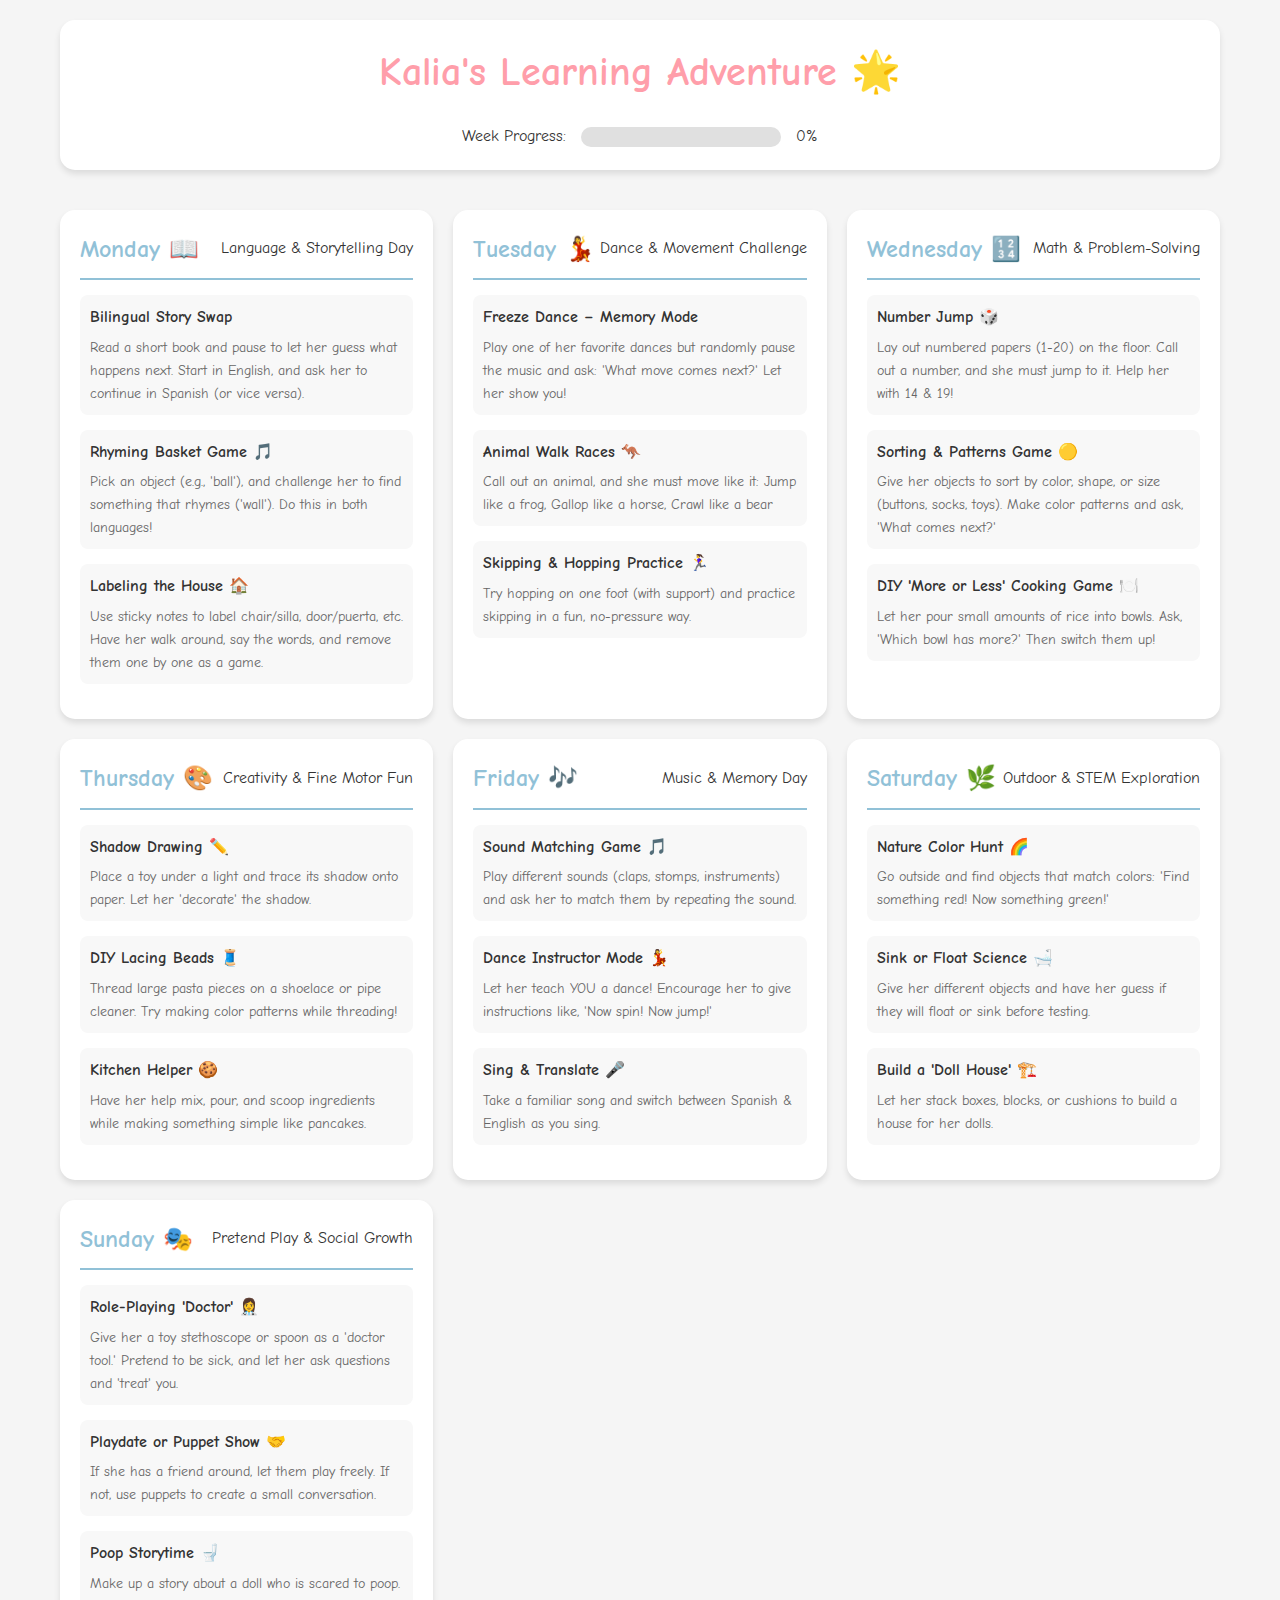
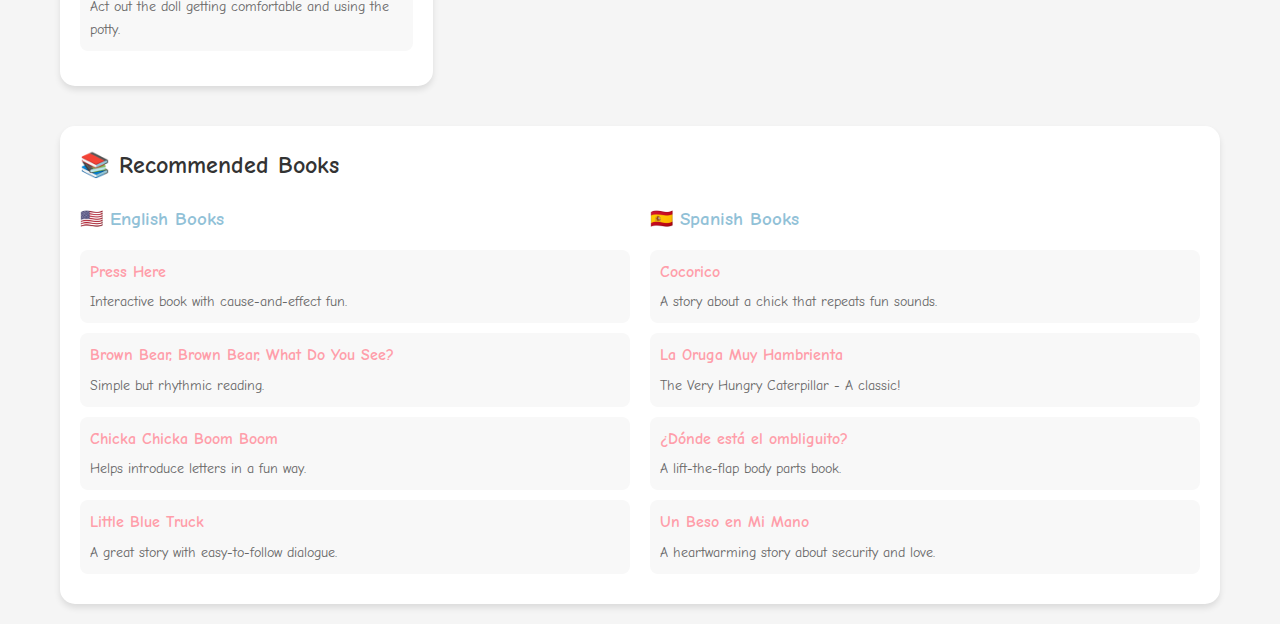
==== index.html @ 4a5751e3 "init" ====
<!DOCTYPE html>
<html lang="en">
<head>
    <meta charset="UTF-8">
    <meta name="viewport" content="width=device-width, initial-scale=1.0">
    <title>Kalia's Learning Adventure 🌟</title>
    <link href="https://fonts.googleapis.com/css2?family=Comic+Neue:wght@400;700&display=swap" rel="stylesheet">
    <link rel="stylesheet" href="styles.css">
</head>
<body>
    <div class="container">
        <header>
            <h1>Kalia's Learning Adventure 🌟</h1>
            <div class="progress-container">
                <div class="progress-text">Week Progress:</div>
                <div class="progress-bar">
                    <div class="progress" id="weekProgress"></div>
                </div>
                <div class="progress-percentage" id="progressPercentage">0%</div>
            </div>
        </header>

        <main>
            <div class="days-container" id="daysContainer">
                <!-- Days will be populated by JavaScript -->
            </div>
        </main>

        <section class="books-section">
            <h2>📚 Recommended Books</h2>
            <div class="books-container">
                <div class="book-list">
                    <h3>🇺🇸 English Books</h3>
                    <ul id="englishBooks"></ul>
                </div>
                <div class="book-list">
                    <h3>🇪🇸 Spanish Books</h3>
                    <ul id="spanishBooks"></ul>
                </div>
            </div>
        </section>
    </div>
    <script src="script.js"></script>
</body>
</html>
---- styles.css ----
:root {
    --primary-color: #FF9EAA;
    --secondary-color: #91C1D7;
    --accent-color: #FFB347;
    --background-color: #F5F5F5;
    --text-color: #333;
    --completed-color: #7BC043;
}

* {
    margin: 0;
    padding: 0;
    box-sizing: border-box;
}

body {
    font-family: 'Comic Neue', cursive;
    background-color: var(--background-color);
    color: var(--text-color);
    line-height: 1.6;
}

.container {
    max-width: 1200px;
    margin: 0 auto;
    padding: 20px;
}

header {
    text-align: center;
    margin-bottom: 40px;
    background-color: white;
    padding: 20px;
    border-radius: 15px;
    box-shadow: 0 4px 6px rgba(0, 0, 0, 0.1);
}

h1 {
    color: var(--primary-color);
    font-size: 2.5em;
    margin-bottom: 20px;
}

.progress-container {
    display: flex;
    align-items: center;
    justify-content: center;
    gap: 15px;
}

.progress-bar {
    width: 200px;
    height: 20px;
    background-color: #e0e0e0;
    border-radius: 10px;
    overflow: hidden;
}

.progress {
    width: 0%;
    height: 100%;
    background-color: var(--completed-color);
    transition: width 0.3s ease;
}

.days-container {
    display: grid;
    grid-template-columns: repeat(auto-fit, minmax(300px, 1fr));
    gap: 20px;
    margin-bottom: 40px;
}

.day-card {
    background-color: white;
    border-radius: 15px;
    padding: 20px;
    box-shadow: 0 4px 6px rgba(0, 0, 0, 0.1);
    transition: transform 0.2s ease;
}

.day-card:hover {
    transform: translateY(-5px);
}

.day-header {
    display: flex;
    align-items: center;
    justify-content: space-between;
    margin-bottom: 15px;
    padding-bottom: 10px;
    border-bottom: 2px solid var(--secondary-color);
}

.day-name {
    font-size: 1.5em;
    color: var(--secondary-color);
}

.activity-list {
    list-style: none;
}

.activity-item {
    margin-bottom: 15px;
    padding: 10px;
    border-radius: 8px;
    background-color: #f8f8f8;
    cursor: pointer;
    transition: background-color 0.2s ease;
}

.activity-item:hover {
    background-color: #f0f0f0;
}

.activity-item.completed {
    background-color: #e8f5e9;
    text-decoration: line-through;
    opacity: 0.8;
}

.activity-title {
    font-weight: bold;
    margin-bottom: 5px;
}

.activity-description {
    font-size: 0.9em;
    color: #666;
}

.books-section {
    background-color: white;
    border-radius: 15px;
    padding: 20px;
    box-shadow: 0 4px 6px rgba(0, 0, 0, 0.1);
}

.books-container {
    display: grid;
    grid-template-columns: repeat(auto-fit, minmax(250px, 1fr));
    gap: 20px;
    margin-top: 20px;
}

.book-list h3 {
    color: var(--secondary-color);
    margin-bottom: 15px;
}

.book-list ul {
    list-style: none;
}

.book-list li {
    margin-bottom: 10px;
    padding: 10px;
    background-color: #f8f8f8;
    border-radius: 8px;
}

.book-title {
    font-weight: bold;
    color: var(--primary-color);
}

.book-description {
    font-size: 0.9em;
    color: #666;
    margin-top: 5px;
}

@media (max-width: 768px) {
    .container {
        padding: 10px;
    }

    h1 {
        font-size: 2em;
    }

    .days-container {
        grid-template-columns: 1fr;
    }
}
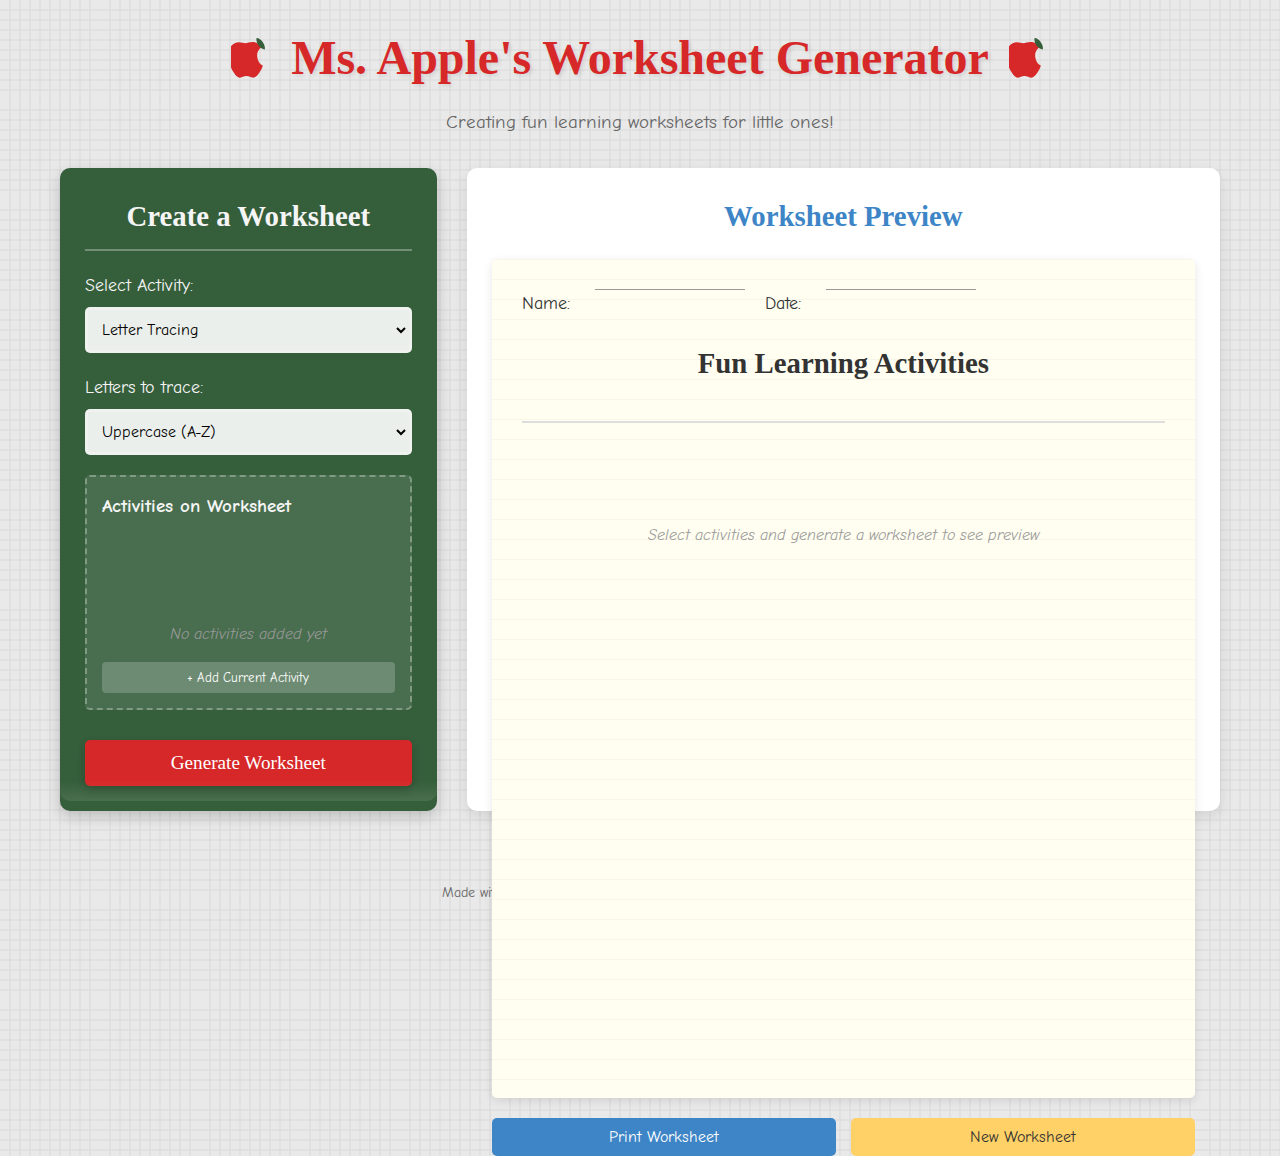
==== commit 00662499: "- old site is in pages/Recommendations/ - worksheet generator v1" ====
--- a/index.html
+++ b/index.html
@@ -3,43 +3,84 @@
 <head>
     <meta charset="UTF-8">
     <meta name="viewport" content="width=device-width, initial-scale=1.0">
-    <title>Kalia's Learning Adventure 🌟</title>
-    <link href="https://fonts.googleapis.com/css2?family=Comic+Neue:wght@400;700&display=swap" rel="stylesheet">
+    <title>Ms. Apple's Worksheet Generator</title>
     <link rel="stylesheet" href="styles.css">
+    <link rel="preconnect" href="https://fonts.googleapis.com">
+    <link rel="preconnect" href="https://fonts.gstatic.com" crossorigin>
+    <link href="https://fonts.googleapis.com/css2?family=Comic+Neue:wght@400;700&family=Schoolbell&display=swap" rel="stylesheet">
 </head>
 <body>
-    <div class="container">
+    <div class="classroom">
         <header>
-            <h1>Kalia's Learning Adventure 🌟</h1>
-            <div class="progress-container">
-                <div class="progress-text">Week Progress:</div>
-                <div class="progress-bar">
-                    <div class="progress" id="weekProgress"></div>
-                </div>
-                <div class="progress-percentage" id="progressPercentage">0%</div>
+            <div class="header-banner">
+                <img src="images/apple.svg" alt="Apple" class="apple-icon">
+                <h1>Ms. Apple's Worksheet Generator</h1>
+                <img src="images/apple.svg" alt="Apple" class="apple-icon">
             </div>
+            <p class="tagline">Creating fun learning worksheets for little ones!</p>
         </header>
 
         <main>
-            <div class="days-container" id="daysContainer">
-                <!-- Days will be populated by JavaScript -->
+            <div class="control-panel">
+                <h2>Create a Worksheet</h2>
+                <div class="form-group">
+                    <label for="activity-type">Select Activity:</label>
+                    <select id="activity-type">
+                        <option value="letter-tracing">Letter Tracing</option>
+                        <option value="number-tracing">Number Tracing</option>
+                        <option value="letter-emoji-matching">Match Letter to Emoji</option>
+                    </select>
+                </div>
+
+                <!-- Dynamic options based on selected activity -->
+                <div id="activity-options">
+                    <!-- Options will be inserted here based on selection -->
+                </div>
+
+                <!-- Activity Manager -->
+                <div class="activity-manager">
+                    <h3>Activities on Worksheet</h3>
+                    <div id="activity-list" class="activity-list">
+                        <!-- Activities will be listed here -->
+                        <div class="placeholder-message" id="activity-placeholder">
+                            No activities added yet
+                        </div>
+                    </div>
+                    <button id="add-activity-btn" class="add-activity-btn">+ Add Current Activity</button>
+                </div>
+
+                <button id="generate-btn" class="generate-button">Generate Worksheet</button>
+            </div>
+
+            <div class="preview-container">
+                <h2>Worksheet Preview</h2>
+                <div id="worksheet-preview" class="worksheet">
+                    <div class="worksheet-header">
+                        <div class="student-info">
+                            <label>Name: </label><span class="line"></span>
+                            <label>Date: </label><span class="line"></span>
+                        </div>
+                        <h2 id="worksheet-title">Fun Learning Activities</h2>
+                    </div>
+                    <div id="worksheet-content">
+                        <!-- Worksheet content will be generated here -->
+                        <div class="placeholder-message">
+                            Select activities and generate a worksheet to see preview
+                        </div>
+                    </div>
+                </div>
+                <div class="buttons">
+                    <button id="print-btn" class="print-button">Print Worksheet</button>
+                    <button id="new-btn" class="new-button">New Worksheet</button>
+                </div>
             </div>
         </main>
 
-        <section class="books-section">
-            <h2>📚 Recommended Books</h2>
-            <div class="books-container">
-                <div class="book-list">
-                    <h3>🇺🇸 English Books</h3>
-                    <ul id="englishBooks"></ul>
-                </div>
-                <div class="book-list">
-                    <h3>🇪🇸 Spanish Books</h3>
-                    <ul id="spanishBooks"></ul>
-                </div>
-            </div>
-        </section>
+        <footer>
+            <p>Made with ❤️ for young learners | © 2023 Ms. Apple's Classroom</p>
+        </footer>
     </div>
+
     <script src="script.js"></script>
 </body>
 </html> --- a/styles.css
+++ b/styles.css
@@ -1,10 +1,14 @@
+/* Global Styles */
 :root {
-    --primary-color: #FF9EAA;
-    --secondary-color: #91C1D7;
-    --accent-color: #FFB347;
-    --background-color: #F5F5F5;
-    --text-color: #333;
-    --completed-color: #7BC043;
+    --chalkboard-green: #355e3b;
+    --chalk-white: #f5f5f5;
+    --paper-color: #fffef0;
+    --accent-red: #d62828;
+    --pencil-yellow: #ffd166;
+    --notebook-blue: #3d85c6;
+    /* A4 aspect ratio is 1:1.414 (width:height) */
+    --a4-width: 100%;
+    --a4-height: calc(var(--a4-width) * 1.414);
 }
 
 * {
@@ -15,171 +19,439 @@
 
 body {
     font-family: 'Comic Neue', cursive;
-    background-color: var(--background-color);
-    color: var(--text-color);
+    background-color: #e9e9e9;
+    background-image: url('data:image/svg+xml;utf8,<svg width="100" height="100" xmlns="http://www.w3.org/2000/svg"><rect width="100" height="100" fill="%23e9e9e9"/><path d="M0 10h100M0 20h100M0 30h100M0 40h100M0 50h100M0 60h100M0 70h100M0 80h100M0 90h100" stroke="%23d9d9d9" stroke-width="1"/><path d="M10 0v100M20 0v100M30 0v100M40 0v100M50 0v100M60 0v100M70 0v100M80 0v100M90 0v100" stroke="%23d9d9d9" stroke-width="1"/></svg>');
+    color: #333;
     line-height: 1.6;
 }
 
-.container {
+.classroom {
     max-width: 1200px;
     margin: 0 auto;
     padding: 20px;
 }
 
+/* Header Styles */
 header {
     text-align: center;
-    margin-bottom: 40px;
+    margin-bottom: 30px;
+}
+
+.header-banner {
+    display: flex;
+    justify-content: center;
+    align-items: center;
+    gap: 20px;
+    margin-bottom: 10px;
+}
+
+.apple-icon {
+    width: 40px;
+    height: 40px;
+}
+
+h1 {
+    font-family: 'Schoolbell', cursive;
+    color: var(--accent-red);
+    font-size: 3rem;
+    text-shadow: 2px 2px 4px rgba(0, 0, 0, 0.1);
+}
+
+.tagline {
+    font-size: 1.2rem;
+    color: #666;
+}
+
+/* Main Content Styles */
+main {
+    display: grid;
+    grid-template-columns: 1fr 2fr;
+    gap: 30px;
+}
+
+.control-panel {
+    background-color: var(--chalkboard-green);
+    color: var(--chalk-white);
+    padding: 25px;
+    border-radius: 10px;
+    box-shadow: 0 5px 15px rgba(0, 0, 0, 0.2);
+    position: relative;
+}
+
+.control-panel::before {
+    content: "";
+    position: absolute;
+    bottom: 10px;
+    left: 0;
+    width: 100%;
+    height: 20px;
+    background-image: linear-gradient(transparent, rgba(255, 255, 255, 0.1));
+    border-radius: 0 0 10px 10px;
+}
+
+.control-panel h2 {
+    font-family: 'Schoolbell', cursive;
+    font-size: 1.8rem;
+    margin-bottom: 20px;
+    text-align: center;
+    border-bottom: 2px solid rgba(255, 255, 255, 0.3);
+    padding-bottom: 10px;
+}
+
+.form-group {
+    margin-bottom: 20px;
+}
+
+label {
+    display: block;
+    margin-bottom: 8px;
+    font-size: 1.1rem;
+}
+
+select, input {
+    width: 100%;
+    padding: 10px;
+    border: 3px solid rgba(255, 255, 255, 0.2);
+    background-color: rgba(255, 255, 255, 0.9);
+    border-radius: 5px;
+    font-family: 'Comic Neue', cursive;
+    font-size: 1rem;
+}
+
+.generate-button {
+    background-color: var(--accent-red);
+    color: white;
+    border: none;
+    padding: 12px 24px;
+    font-family: 'Schoolbell', cursive;
+    font-size: 1.2rem;
+    border-radius: 5px;
+    cursor: pointer;
+    display: block;
+    width: 100%;
+    margin-top: 30px;
+    box-shadow: 0 4px 8px rgba(0, 0, 0, 0.2);
+    transition: all 0.3s ease;
+}
+
+.generate-button:hover {
+    background-color: #b51e1e;
+    transform: translateY(-2px);
+    box-shadow: 0 6px 12px rgba(0, 0, 0, 0.3);
+}
+
+/* Preview Container Styles */
+.preview-container {
     background-color: white;
-    padding: 20px;
-    border-radius: 15px;
-    box-shadow: 0 4px 6px rgba(0, 0, 0, 0.1);
-}
-
-h1 {
-    color: var(--primary-color);
-    font-size: 2.5em;
+    border-radius: 10px;
+    box-shadow: 0 5px 15px rgba(0, 0, 0, 0.1);
+    padding: 25px;
+}
+
+.preview-container h2 {
+    font-family: 'Schoolbell', cursive;
+    font-size: 1.8rem;
+    color: var(--notebook-blue);
     margin-bottom: 20px;
-}
-
-.progress-container {
-    display: flex;
-    align-items: center;
-    justify-content: center;
-    gap: 15px;
-}
-
-.progress-bar {
-    width: 200px;
-    height: 20px;
-    background-color: #e0e0e0;
-    border-radius: 10px;
-    overflow: hidden;
-}
-
-.progress {
-    width: 0%;
+    text-align: center;
+}
+
+.worksheet {
+    background-color: var(--paper-color);
+    padding: 30px;
+    border-radius: 5px;
+    box-shadow: 0 3px 10px rgba(0, 0, 0, 0.1);
+    background-image: linear-gradient(var(--paper-color) 1px, transparent 1px),
+        linear-gradient(90deg, var(--paper-color) 1px, transparent 1px);
+    background-size: 20px 20px;
+    background-position: -1px -1px;
+    position: relative;
+    /* Set A4 aspect ratio */
+    width: var(--a4-width);
+    height: var(--a4-height);
+    max-height: 842px; /* Maximum height for A4 proportions */
+    overflow-y: auto;
+    margin: 0 auto;
+}
+
+.worksheet::before {
+    content: "";
+    position: absolute;
+    left: 0;
+    top: 0;
+    width: 100%;
     height: 100%;
-    background-color: var(--completed-color);
-    transition: width 0.3s ease;
-}
-
-.days-container {
+    background-image: linear-gradient(rgba(0, 0, 0, 0.03) 1px, transparent 1px);
+    background-size: 100% 20px;
+    z-index: 0;
+    pointer-events: none;
+}
+
+.worksheet-header {
+    margin-bottom: 30px;
+    border-bottom: 2px solid #ddd;
+    padding-bottom: 15px;
+}
+
+.student-info {
+    display: flex;
+    flex-wrap: wrap;
+    gap: 20px;
+    margin-bottom: 15px;
+}
+
+.line {
+    display: inline-block;
+    width: 150px;
+    height: 1px;
+    border-bottom: 1px solid #999;
+    margin-bottom: 5px;
+    margin-left: 5px;
+}
+
+.worksheet h2 {
+    color: #333;
+}
+
+.placeholder-message {
+    text-align: center;
+    margin-top: 100px;
+    color: #999;
+    font-style: italic;
+}
+
+/* Activity-specific styles */
+.tracing-container {
     display: grid;
-    grid-template-columns: repeat(auto-fit, minmax(300px, 1fr));
+    grid-template-columns: repeat(auto-fill, minmax(100px, 1fr));
     gap: 20px;
-    margin-bottom: 40px;
-}
-
-.day-card {
-    background-color: white;
-    border-radius: 15px;
-    padding: 20px;
-    box-shadow: 0 4px 6px rgba(0, 0, 0, 0.1);
-    transition: transform 0.2s ease;
-}
-
-.day-card:hover {
-    transform: translateY(-5px);
-}
-
-.day-header {
+    margin-top: 15px;
+}
+
+.tracing-item {
+    text-align: center;
+    margin: 0;
+    padding: 10px;
+    border: 1px dashed transparent;
+}
+
+.tracing-letter, .tracing-number {
+    font-size: 72px;
+    color: #dddddd;
+    font-family: 'Comic Neue', cursive;
+    font-weight: bold;
+    letter-spacing: 1px;
+    position: relative;
+}
+
+/* Create dotted outline effect for tracing */
+.tracing-letter::before, .tracing-number::before {
+    content: attr(data-letter);
+    position: absolute;
+    top: 0;
+    left: 0;
+    width: 100%;
+    height: 100%;
+    color: transparent;
+    -webkit-text-stroke: 1px #aaa;
+    text-stroke: 1px #aaa;
+}
+
+/* Remove the tracing lines styles since we're not using them anymore */
+.tracing-lines {
+    display: none;
+}
+
+.tracing-line {
+    display: none;
+}
+
+.matching-container {
+    display: grid;
+    grid-template-columns: 1fr 1fr;
+    gap: 20px;
+    margin-top: 30px;
+}
+
+.matching-item {
     display: flex;
     align-items: center;
     justify-content: space-between;
+}
+
+.matching-letter {
+    font-size: 48px;
+    font-weight: bold;
+}
+
+.matching-emoji {
+    font-size: 48px;
+}
+
+.matching-connector {
+    flex-grow: 1;
+    height: 2px;
+    border-top: 2px dashed #ccc;
+    margin: 0 20px;
+}
+
+.buttons {
+    display: flex;
+    gap: 15px;
+    margin-top: 20px;
+}
+
+.print-button, .new-button {
+    padding: 10px 20px;
+    border: none;
+    border-radius: 5px;
+    font-family: 'Comic Neue', cursive;
+    font-size: 1rem;
+    cursor: pointer;
+    transition: all 0.3s ease;
+    flex: 1;
+}
+
+.print-button {
+    background-color: var(--notebook-blue);
+    color: white;
+}
+
+.new-button {
+    background-color: var(--pencil-yellow);
+    color: #333;
+}
+
+.print-button:hover, .new-button:hover {
+    transform: translateY(-2px);
+    box-shadow: 0 4px 8px rgba(0, 0, 0, 0.2);
+}
+
+/* Footer Styles */
+footer {
+    text-align: center;
+    margin-top: 50px;
+    padding: 20px;
+    color: #666;
+    font-size: 0.9rem;
+}
+
+/* Media Queries */
+@media (max-width: 900px) {
+    main {
+        grid-template-columns: 1fr;
+    }
+    
+    h1 {
+        font-size: 2rem;
+    }
+    .worksheet {
+        height: auto;
+        min-height: 500px;
+    }
+}
+
+/* Print Styles */
+@media print {
+    body, .classroom {
+        background: none;
+        margin: 0;
+        padding: 0;
+    }
+    
+    .control-panel, .buttons, header, footer {
+        display: none;
+    }
+    
+    .preview-container {
+        box-shadow: none;
+        padding: 0;
+        width: 21cm; /* A4 width */
+        height: 29.7cm; /* A4 height */
+    }
+    
+    .preview-container h2 {
+        display: none;
+    }
+    
+    .worksheet {
+        box-shadow: none;
+        margin: 0;
+        padding: 1cm;
+        width: 21cm; /* A4 width */
+        height: 29.7cm; /* A4 height */
+        overflow: visible;
+    }
+}
+
+/* Activity section styles */
+.activity-section {
+    margin-bottom: 30px;
+    padding-bottom: 20px;
+    border-bottom: 1px dashed #aaa;
+}
+
+.activity-section:last-child {
+    border-bottom: none;
+}
+
+.activity-section h3 {
+    font-family: 'Schoolbell', cursive;
+    font-size: 1.4rem;
     margin-bottom: 15px;
-    padding-bottom: 10px;
-    border-bottom: 2px solid var(--secondary-color);
-}
-
-.day-name {
-    font-size: 1.5em;
-    color: var(--secondary-color);
+    color: var(--accent-red);
+}
+
+/* Activity manager styles */
+.activity-manager {
+    background-color: rgba(255, 255, 255, 0.1);
+    border-radius: 5px;
+    padding: 15px;
+    margin-top: 20px;
+    border: 2px dashed rgba(255, 255, 255, 0.3);
 }
 
 .activity-list {
-    list-style: none;
+    margin-bottom: 15px;
+    max-height: 200px;
+    overflow-y: auto;
 }
 
 .activity-item {
-    margin-bottom: 15px;
+    background-color: rgba(255, 255, 255, 0.2);
     padding: 10px;
-    border-radius: 8px;
-    background-color: #f8f8f8;
+    margin-bottom: 8px;
+    border-radius: 4px;
+    display: flex;
+    justify-content: space-between;
+    align-items: center;
+}
+
+.activity-controls {
+    display: flex;
+    gap: 5px;
+}
+
+.activity-controls button {
+    background: none;
+    border: none;
+    color: white;
     cursor: pointer;
-    transition: background-color 0.2s ease;
-}
-
-.activity-item:hover {
-    background-color: #f0f0f0;
-}
-
-.activity-item.completed {
-    background-color: #e8f5e9;
-    text-decoration: line-through;
-    opacity: 0.8;
-}
-
-.activity-title {
-    font-weight: bold;
-    margin-bottom: 5px;
-}
-
-.activity-description {
-    font-size: 0.9em;
-    color: #666;
-}
-
-.books-section {
-    background-color: white;
-    border-radius: 15px;
-    padding: 20px;
-    box-shadow: 0 4px 6px rgba(0, 0, 0, 0.1);
-}
-
-.books-container {
-    display: grid;
-    grid-template-columns: repeat(auto-fit, minmax(250px, 1fr));
-    gap: 20px;
-    margin-top: 20px;
-}
-
-.book-list h3 {
-    color: var(--secondary-color);
-    margin-bottom: 15px;
-}
-
-.book-list ul {
-    list-style: none;
-}
-
-.book-list li {
-    margin-bottom: 10px;
-    padding: 10px;
-    background-color: #f8f8f8;
-    border-radius: 8px;
-}
-
-.book-title {
-    font-weight: bold;
-    color: var(--primary-color);
-}
-
-.book-description {
-    font-size: 0.9em;
-    color: #666;
-    margin-top: 5px;
-}
-
-@media (max-width: 768px) {
-    .container {
-        padding: 10px;
-    }
-
-    h1 {
-        font-size: 2em;
-    }
-
-    .days-container {
-        grid-template-columns: 1fr;
-    }
+    font-size: 1rem;
+}
+
+.add-activity-btn {
+    background-color: rgba(255, 255, 255, 0.2);
+    border: none;
+    color: white;
+    padding: 8px 12px;
+    border-radius: 4px;
+    cursor: pointer;
+    width: 100%;
+    font-family: 'Comic Neue', cursive;
+    transition: all 0.2s ease;
+}
+
+.add-activity-btn:hover {
+    background-color: rgba(255, 255, 255, 0.3);
 } 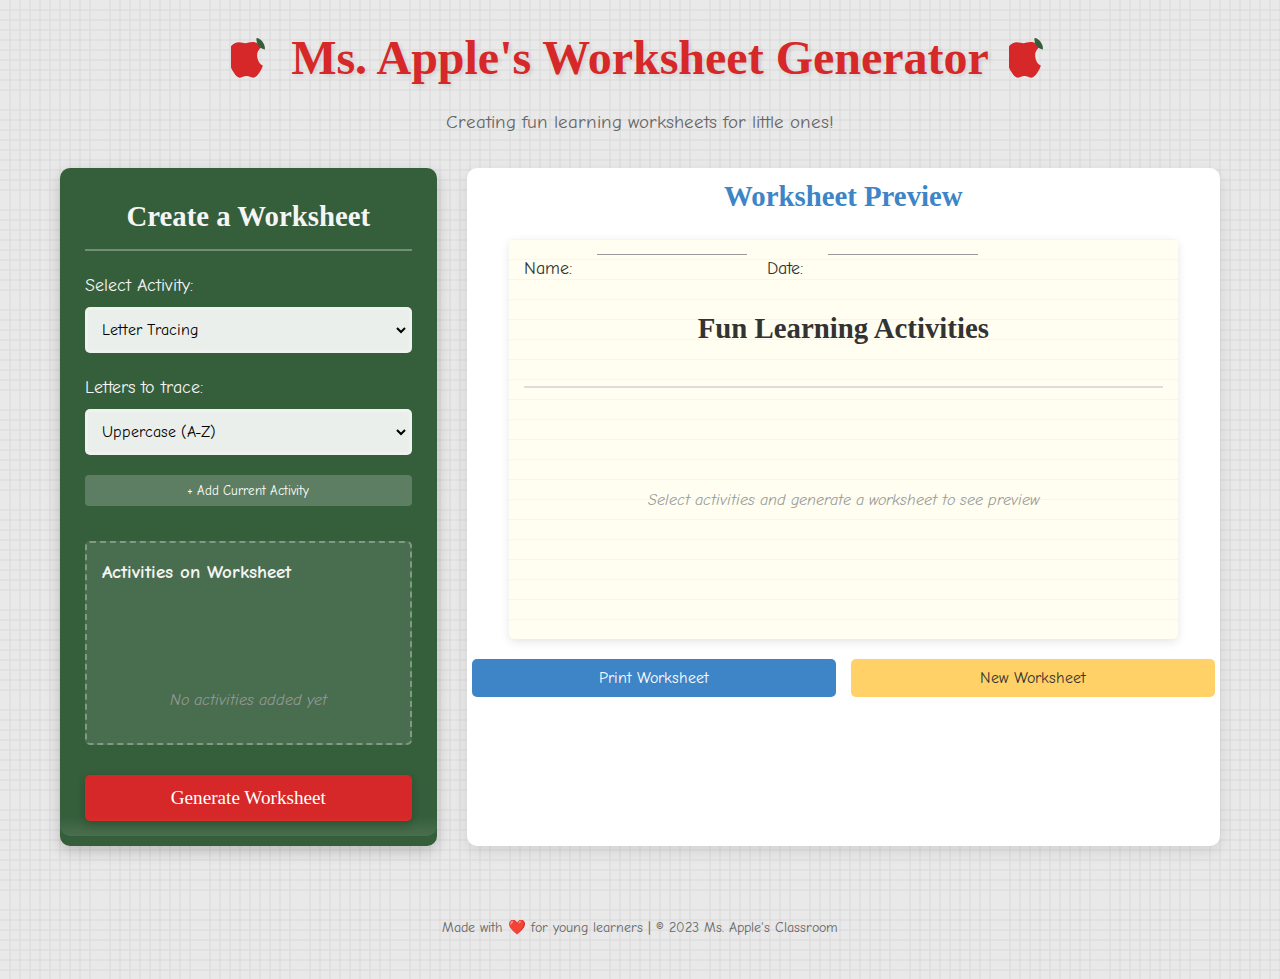
==== commit 801fa6a9: "little improvements to worksheets" ====
--- a/index.html
+++ b/index.html
@@ -37,6 +37,9 @@
                     <!-- Options will be inserted here based on selection -->
                 </div>
 
+                <!-- Add Activity Button moved here -->
+                <button id="add-activity-btn" class="add-activity-btn">+ Add Current Activity</button>
+
                 <!-- Activity Manager -->
                 <div class="activity-manager">
                     <h3>Activities on Worksheet</h3>
@@ -46,7 +49,6 @@
                             No activities added yet
                         </div>
                     </div>
-                    <button id="add-activity-btn" class="add-activity-btn">+ Add Current Activity</button>
                 </div>
 
                 <button id="generate-btn" class="generate-button">Generate Worksheet</button>
--- a/styles.css
+++ b/styles.css
@@ -145,7 +145,9 @@
     background-color: white;
     border-radius: 10px;
     box-shadow: 0 5px 15px rgba(0, 0, 0, 0.1);
-    padding: 25px;
+    padding: 5px;
+    display: flex;
+    flex-direction: column;
 }
 
 .preview-container h2 {
@@ -158,7 +160,7 @@
 
 .worksheet {
     background-color: var(--paper-color);
-    padding: 30px;
+    padding: 15px;
     border-radius: 5px;
     box-shadow: 0 3px 10px rgba(0, 0, 0, 0.1);
     background-image: linear-gradient(var(--paper-color) 1px, transparent 1px),
@@ -166,10 +168,12 @@
     background-size: 20px 20px;
     background-position: -1px -1px;
     position: relative;
-    /* Set A4 aspect ratio */
-    width: var(--a4-width);
-    height: var(--a4-height);
-    max-height: 842px; /* Maximum height for A4 proportions */
+    /* Set A4 aspect ratio but constrain to container */
+    width: 90%;
+    max-width: 900px;
+    min-height: 400px;
+    height: auto;
+    max-height: 80vh; /* Limit height to 80% of viewport height */
     overflow-y: auto;
     margin: 0 auto;
 }
@@ -381,6 +385,8 @@
         width: 21cm; /* A4 width */
         height: 29.7cm; /* A4 height */
         overflow: visible;
+        max-width: none;
+        max-height: none;
     }
 }
 
@@ -450,8 +456,97 @@
     width: 100%;
     font-family: 'Comic Neue', cursive;
     transition: all 0.2s ease;
+    margin-bottom: 15px;
 }
 
 .add-activity-btn:hover {
     background-color: rgba(255, 255, 255, 0.3);
+}
+
+/* Print styles */
+@media print {
+    body {
+        background: none;
+        font-family: 'Comic Neue', cursive, Arial, sans-serif;
+    }
+    
+    .classroom {
+        padding: 0;
+        margin: 0;
+        background: none;
+    }
+    
+    .control-panel, 
+    .buttons,
+    header p.tagline,
+    footer,
+    .worksheet-header h2 {
+        display: none !important;
+    }
+    
+    .preview-container {
+        width: 100%;
+        margin: 0;
+        padding: 0;
+    }
+    
+    .preview-container h2 {
+        display: none;
+    }
+    
+    .worksheet {
+        box-shadow: none;
+        border: none;
+        margin: 0;
+        padding: 1cm;
+        width: 100%;
+        height: auto;
+    }
+    
+    /* Ensure activity titles and descriptions are visible */
+    .print-activity-title {
+        color: #000;
+        font-size: 16pt;
+        margin-top: 20px;
+        margin-bottom: 10px;
+        page-break-after: avoid;
+        display: block !important;
+    }
+    
+    .print-activity-description {
+        color: #333;
+        font-size: 12pt;
+        margin-bottom: 15px;
+        page-break-after: avoid;
+        display: block !important;
+    }
+    
+    .activity-section {
+        page-break-inside: avoid;
+        margin-bottom: 20px;
+        display: block !important;
+    }
+    
+    .worksheet-instructions,
+    .print-visible {
+        display: block !important;
+    }
+    
+    /* Activity content styles for print */
+    .activity-content {
+        page-break-inside: avoid;
+        margin-bottom: 30px;
+    }
+    
+    /* Ensure proper spacing for activities */
+    .activity-section {
+        margin-bottom: 30px;
+    }
+    
+    /* Additional space at the end of the worksheet */
+    #worksheet-content::after {
+        content: "";
+        display: block;
+        height: 50px;
+    }
 } 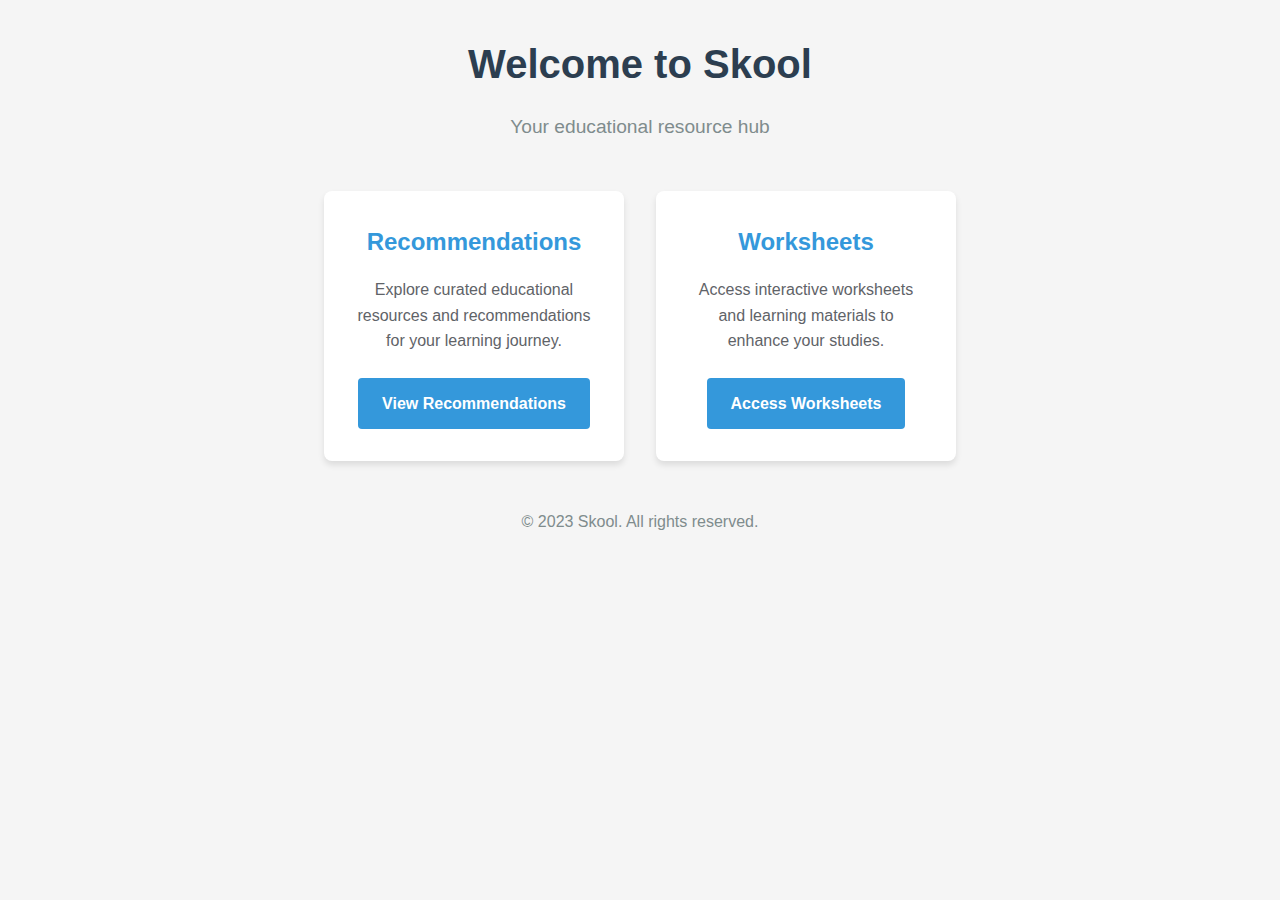
==== commit 1cb9726f: "'home' page and renamed recomendations" ====
--- a/index.html
+++ b/index.html
@@ -3,86 +3,108 @@
 <head>
     <meta charset="UTF-8">
     <meta name="viewport" content="width=device-width, initial-scale=1.0">
-    <title>Ms. Apple's Worksheet Generator</title>
-    <link rel="stylesheet" href="styles.css">
-    <link rel="preconnect" href="https://fonts.googleapis.com">
-    <link rel="preconnect" href="https://fonts.gstatic.com" crossorigin>
-    <link href="https://fonts.googleapis.com/css2?family=Comic+Neue:wght@400;700&family=Schoolbell&display=swap" rel="stylesheet">
+    <title>Skool - Main Page</title>
+    <style>
+        * {
+            box-sizing: border-box;
+            margin: 0;
+            padding: 0;
+            font-family: 'Arial', sans-serif;
+        }
+        body {
+            background-color: #f5f5f5;
+            color: #333;
+            line-height: 1.6;
+        }
+        .container {
+            max-width: 1200px;
+            margin: 0 auto;
+            padding: 2rem;
+        }
+        header {
+            text-align: center;
+            margin-bottom: 3rem;
+        }
+        h1 {
+            font-size: 2.5rem;
+            margin-bottom: 1rem;
+            color: #2c3e50;
+        }
+        .description {
+            font-size: 1.2rem;
+            color: #7f8c8d;
+            margin-bottom: 2rem;
+        }
+        .navigation {
+            display: flex;
+            justify-content: center;
+            gap: 2rem;
+            flex-wrap: wrap;
+        }
+        .nav-card {
+            background-color: white;
+            padding: 2rem;
+            border-radius: 8px;
+            box-shadow: 0 4px 6px rgba(0, 0, 0, 0.1);
+            width: 300px;
+            text-align: center;
+            transition: transform 0.3s ease;
+        }
+        .nav-card:hover {
+            transform: translateY(-5px);
+        }
+        .nav-card h2 {
+            color: #3498db;
+            margin-bottom: 1rem;
+        }
+        .nav-card p {
+            margin-bottom: 1.5rem;
+            color: #5f6368;
+        }
+        .btn {
+            display: inline-block;
+            background-color: #3498db;
+            color: white;
+            padding: 0.8rem 1.5rem;
+            border-radius: 4px;
+            text-decoration: none;
+            font-weight: bold;
+            transition: background-color 0.3s ease;
+        }
+        .btn:hover {
+            background-color: #2980b9;
+        }
+        footer {
+            text-align: center;
+            margin-top: 3rem;
+            color: #7f8c8d;
+        }
+    </style>
 </head>
 <body>
-    <div class="classroom">
+    <div class="container">
         <header>
-            <div class="header-banner">
-                <img src="images/apple.svg" alt="Apple" class="apple-icon">
-                <h1>Ms. Apple's Worksheet Generator</h1>
-                <img src="images/apple.svg" alt="Apple" class="apple-icon">
+            <h1>Welcome to Skool</h1>
+            <p class="description">Your educational resource hub</p>
+        </header>
+        
+        <div class="navigation">
+            <div class="nav-card">
+                <h2>Recommendations</h2>
+                <p>Explore curated educational resources and recommendations for your learning journey.</p>
+                <a href="./Pages/Recomendations/index.html" class="btn">View Recommendations</a>
             </div>
-            <p class="tagline">Creating fun learning worksheets for little ones!</p>
-        </header>
-
-        <main>
-            <div class="control-panel">
-                <h2>Create a Worksheet</h2>
-                <div class="form-group">
-                    <label for="activity-type">Select Activity:</label>
-                    <select id="activity-type">
-                        <option value="letter-tracing">Letter Tracing</option>
-                        <option value="number-tracing">Number Tracing</option>
-                        <option value="letter-emoji-matching">Match Letter to Emoji</option>
-                    </select>
-                </div>
-
-                <!-- Dynamic options based on selected activity -->
-                <div id="activity-options">
-                    <!-- Options will be inserted here based on selection -->
-                </div>
-
-                <!-- Add Activity Button moved here -->
-                <button id="add-activity-btn" class="add-activity-btn">+ Add Current Activity</button>
-
-                <!-- Activity Manager -->
-                <div class="activity-manager">
-                    <h3>Activities on Worksheet</h3>
-                    <div id="activity-list" class="activity-list">
-                        <!-- Activities will be listed here -->
-                        <div class="placeholder-message" id="activity-placeholder">
-                            No activities added yet
-                        </div>
-                    </div>
-                </div>
-
-                <button id="generate-btn" class="generate-button">Generate Worksheet</button>
+            
+            <div class="nav-card">
+                <h2>Worksheets</h2>
+                <p>Access interactive worksheets and learning materials to enhance your studies.</p>
+                <a href="./Pages/Worksheets/index.html" class="btn">Access Worksheets</a>
             </div>
-
-            <div class="preview-container">
-                <h2>Worksheet Preview</h2>
-                <div id="worksheet-preview" class="worksheet">
-                    <div class="worksheet-header">
-                        <div class="student-info">
-                            <label>Name: </label><span class="line"></span>
-                            <label>Date: </label><span class="line"></span>
-                        </div>
-                        <h2 id="worksheet-title">Fun Learning Activities</h2>
-                    </div>
-                    <div id="worksheet-content">
-                        <!-- Worksheet content will be generated here -->
-                        <div class="placeholder-message">
-                            Select activities and generate a worksheet to see preview
-                        </div>
-                    </div>
-                </div>
-                <div class="buttons">
-                    <button id="print-btn" class="print-button">Print Worksheet</button>
-                    <button id="new-btn" class="new-button">New Worksheet</button>
-                </div>
-            </div>
-        </main>
-
+        </div>
+        
         <footer>
-            <p>Made with ❤️ for young learners | © 2023 Ms. Apple's Classroom</p>
+            <p>&copy; 2023 Skool. All rights reserved.</p>
         </footer>
     </div>
-
-    <script src="script.js"></script>
 </body>
 </html> 